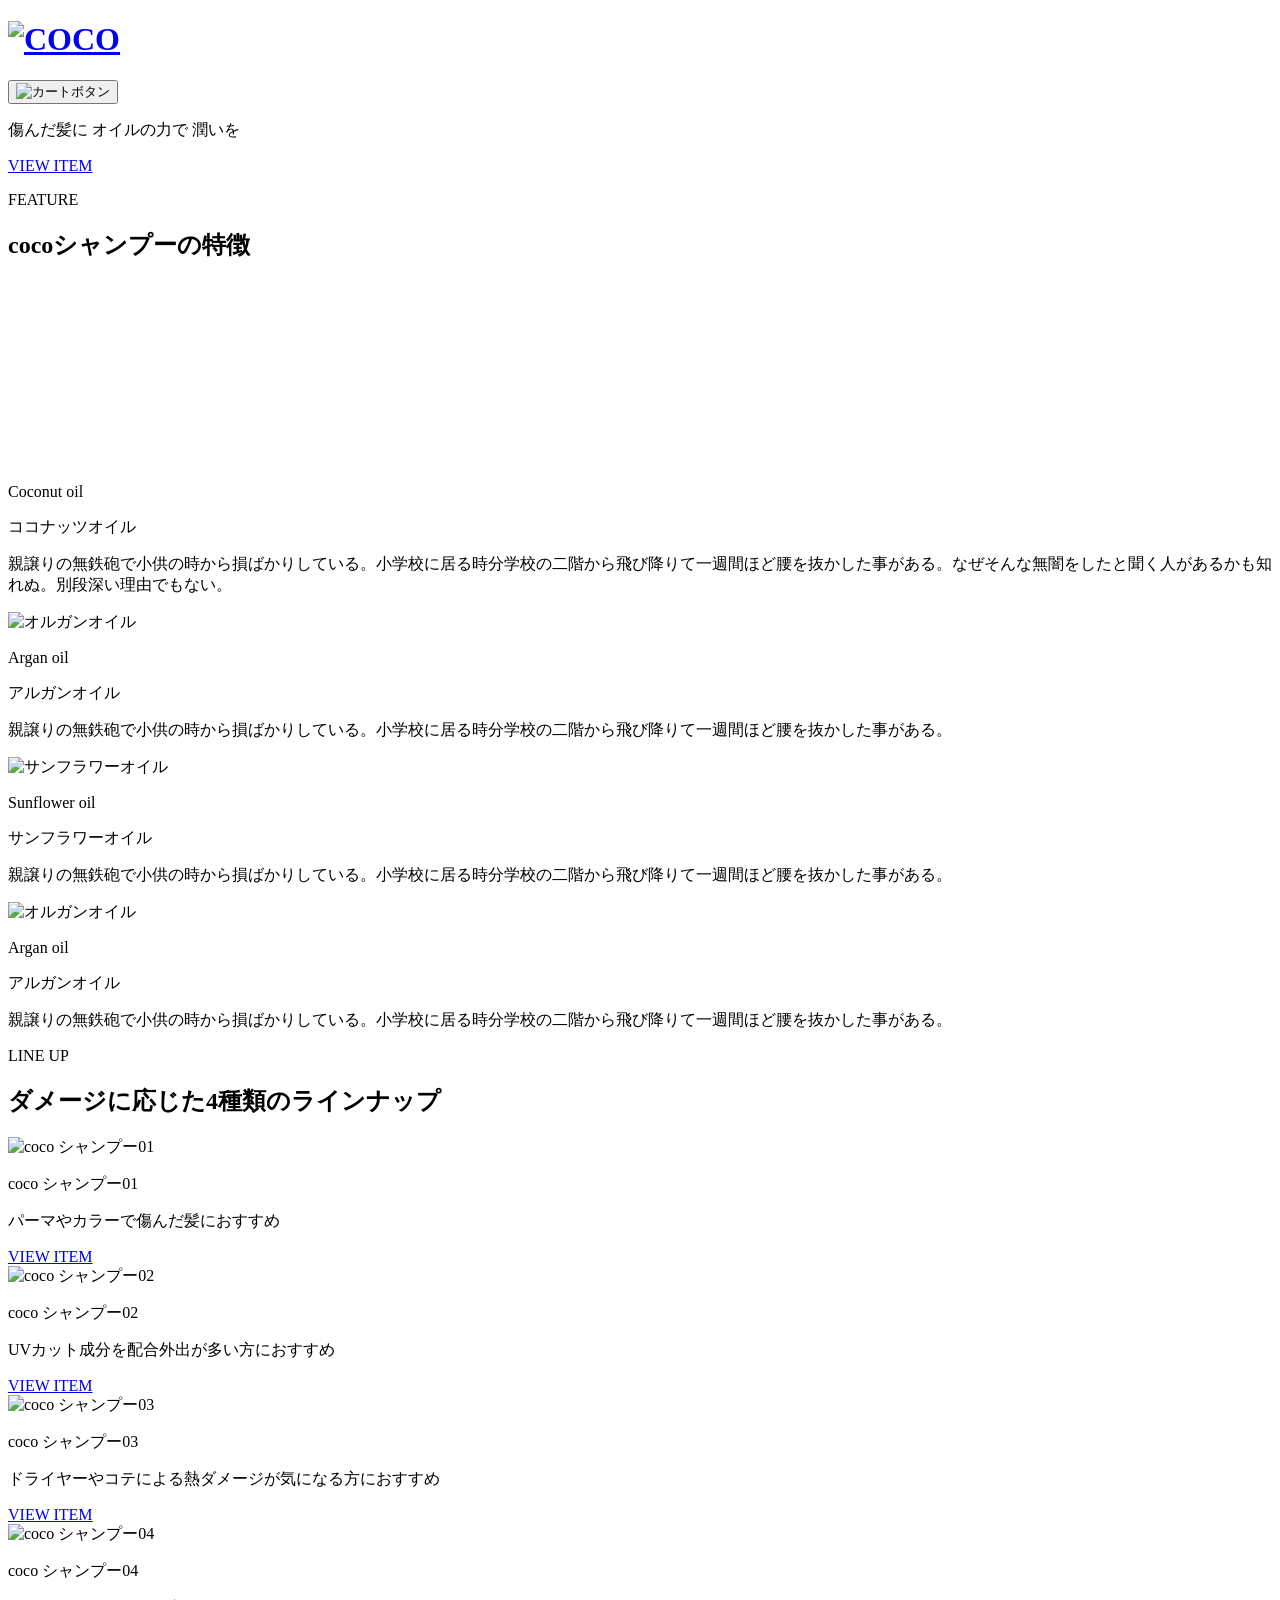
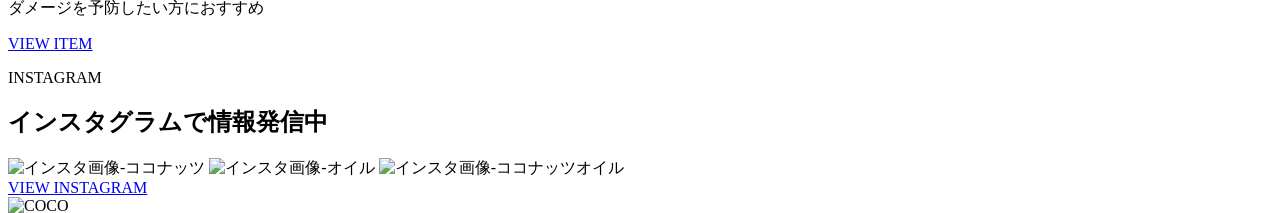
==== index.html @ 72b1cc1c "Add files via upload" ====
<!DOCTYPE html>
<html lang="ja">

<head>
	<meta charset="utf-8" />
	<meta name="viewport" content="width=device-width,initial-scale=1" />
	<title>COCO - 傷んだ髪にオイルの力で潤いを -</title>
	<meta name="description" content="COCOはココナッツオイルなどのオーガニックオイルを使った髪に優しいオーガニックシャンプーです。" />
	<meta name="format-detection" content="telephone=no" />

	<!-- favicon/webclipicon -->
	<link rel="icon" href="favicon.ico" />
	<link rel="apple-touch-icon" href="webclip.png" />

	<!-- ogp -->
	<meta property="og:site_name" content="COCO" />
	<meta property="og:url" content="URL(絶対パス)" />
	<meta property="og:type" content="website" />
	<meta property="og:title" content="COCO - 傷んだ髪にオイルの力で潤いを -" />
	<meta property="og:description" content="COCOはココナッツオイルなどのオーガニックオイルを使った髪に優しいオーガニックシャンプーです。" />
	<meta property="og:image" content="URL(絶対パス)" />
	<meta property="og:locale" content="ja_JP" />
	<meta name="twitter:card" content="summary_large_image" />
	<meta name="twitter:description" content="COCOはココナッツオイルなどのオーガニックオイルを使った髪に優しいオーガニックシャンプーです。" />
	<meta name="twitter:image:src" content="URL(絶対パス)" />

	<!-- google fonts -->
	<link rel="preconnect" href="https://fonts.googleapis.com" />
	<link rel="preconnect" href="https://fonts.gstatic.com" crossorigin />
	<link
		href="https://fonts.googleapis.com/css2?family=Lato:wght@400;700&family=Noto+Serif+JP:wght@400;500&display=swap"
		rel="stylesheet" />

	<!-- css -->
	<link rel="stylesheet" href="css/style.css" />

	<!-- js -->
	<script src="js/main.js" defer></script>
</head>

<body>
	<header class="header">
		<div class="header-wrapper">
			<h1 class="header-logo">
				<a href="index.html">
					<img src="./img/logo.png" width="85" height="21" alt="COCO">
				</a>
			</h1>
			<button class="header-cart">
				<img src="./img/ico-cart.png" height="26" width="26" alt="カートボタン">
			</button>
		</div>
	</header>

	<main>
		<div class="top-keyvisual">
			<div class="top-keyvisual-wrapper">
				<div class="l-container">
					<p class="top-keyvisual-catchphrase">
						傷んだ髪に<span class="u-linebreak"></span>
						オイルの力で<span class="u-linebreak"></span>
						潤いを
					</p>
					<a href="product.html" class="top-button c-button">
						<span class="c-button-title--en">VIEW ITEM</span>
					</a>
				</div>
			</div>
		</div>

		<section class="top-feature l-container l-section">
			<div class="c-section-title-wrapper">
				<p class="c-section-title--en">FEATURE</p>
				<h2 class="c-section-title--ja">cocoシャンプーの特徴</h2>
			</div>
			<div class="top-feature-main-item l-section-body">
				<picture class="top-feature-main-item-img">
					<source media="(min-width: 768px)" srcset="./img/pic-top-feature-coconut-pc.png" type="image/png">
					<img src="./img/pic-top-feature-coconut.png" width="324" height="182" alt="ココナッツオイル">
				</picture>
				<div class="top-feature-item-text-wrapper">
					<p class="top-feature-title-en">Coconut oil</p>
					<p class="top-feature-title-ja">ココナッツオイル</p>
					<p class="top-feature-item-description">
						親譲りの無鉄砲で小供の時から損ばかりしている。小学校に居る時分学校の二階から飛び降りて一週間ほど腰を抜かした事がある。なぜそんな無闇をしたと聞く人があるかも知れぬ。別段深い理由でもない。
					</p>
				</div>
			</div>
			<div class="top-feature-other-item-wrapper">
				<div class="top-feature-other-item">
					<img src="./img/pic-top-feature-argan.png" width="324" height="182" alt="オルガンオイル">
					<div class="top-feature-item-text-wrapper">
						<p class="top-feature-title-en">Argan oil</p>
						<p class="top-feature-title-ja">アルガンオイル</p>
						<p class="top-feature-item-description">
							親譲りの無鉄砲で小供の時から損ばかりしている。小学校に居る時分学校の二階から飛び降りて一週間ほど腰を抜かした事がある。
						</p>
					</div>
				</div>
				<div class="top-feature-other-item">
					<img src="./img/pic-top-feature-sunflower.png" width="324" height="182" alt="サンフラワーオイル">
					<div class="top-feature-item-text-wrapper">
						<p class="top-feature-title-en">Sunflower oil</p>
						<p class="top-feature-title-ja">サンフラワーオイル</p>
						<p class="top-feature-item-description">
							親譲りの無鉄砲で小供の時から損ばかりしている。小学校に居る時分学校の二階から飛び降りて一週間ほど腰を抜かした事がある。
						</p>
					</div>
				</div>
				<div class="top-feature-other-item">
					<img src="./img/pic-top-feature-camellia.png" width="324" height="182" alt="オルガンオイル">
					<div class="top-feature-item-text-wrapper">
						<p class="top-feature-title-en">Argan oil</p>
						<p class="top-feature-title-ja">アルガンオイル</p>
						<p class="top-feature-item-description">
							親譲りの無鉄砲で小供の時から損ばかりしている。小学校に居る時分学校の二階から飛び降りて一週間ほど腰を抜かした事がある。
						</p>
					</div>
				</div>
			</div>
		</section>

		<div class="top-section-top-background-image">
			<!-- background-imageで背景設定 -->
		</div>

		<section class="lineup l-container-s l-section">
			<div class="c-section-title-wrapper">
				<p class="c-section-title--en">LINE UP</p>
				<h2 class="c-section-title--ja">ダメージに応じた4種類のラインナップ</h2>
			</div>

			<div class="c-items c-items--col2 l-section-body">
				<div class="c-item-box">
					<img src="./img/pic-product.png" class="lineup-img" width="324" height="370" alt="coco シャンプー01">
					<div class="c-item-text-wrapper">
						<p class="c-item-title">coco シャンプー01</p>
						<p class="c-item-description">パーマやカラーで<span class="u-linebreak"></span>傷んだ髪におすすめ</p>
					</div>
					<a href="#" class="c-button">
						<span class="c-button-title--en">VIEW ITEM</span>
					</a>
				</div>
				<div class="c-item-box">
					<img src="./img/pic-product02.png" class="lineup-img" width="324" height="370" alt="coco シャンプー02">
					<div class="c-item-text-wrapper">
						<p class="c-item-title">coco シャンプー02</p>
						<p class="c-item-description">UVカット成分を配合<span class="u-linebreak"></span>外出が多い方におすすめ</p>
					</div>
					<a href="#" class="c-button">
						<span class="c-button-title--en">VIEW ITEM</span>
					</a>
				</div>
				<div class="c-item-box">
					<img src="./img/pic-product03.png" class="lineup-img" width="324" height="370" alt="coco シャンプー03">
					<div class="c-item-text-wrapper">
						<p class="c-item-title">coco シャンプー03</p>
						<p class="c-item-description">ドライヤーやコテによる熱ダメージが<span class="u-linebreak"></span>気になる方におすすめ</p>
					</div>
					<a href="#" class="c-button">
						<span class="c-button-title--en">VIEW ITEM</span>
					</a>
				</div>
				<div class="c-item-box">
					<img src="./img/pic-product04.png" class="lineup-img" width="324" height="370" alt="coco シャンプー04">
					<div class="c-item-text-wrapper">
						<p class="c-item-title">coco シャンプー04</p>
						<p class="c-item-description">ダメージを予防したい方におすすめ</p>
					</div>
					<a href="#" class="c-button  c-button--mta">
						<span class="c-button-title--en">VIEW ITEM</span>
					</a>
				</div>
			</div>
		</section>

		<div class="top-section-bottom-background-image">
			<!-- background-imageで背景設定 -->
		</div>

		<section class="top-instagram l-container l-section">
			<div class="c-section-title-wrapper">
				<p class="c-section-title--en">INSTAGRAM</p>
				<h2 class="c-section-title--ja">インスタグラムで情報発信中</h2>
			</div>
			<div class="top-instagram-post-item-wrapper">
				<div class="top-instagram-post-item l-section-body">
					<img src="./img/pic-top-instagram-post.png" width="344" height="344" alt="インスタ画像-ココナッツ">
					<img src="./img/pic-top-instagram-post02.png" width="344" height="344" alt="インスタ画像-オイル">
					<img src="./img/pic-top-instagram-post03.png" width="344" height="344" alt="インスタ画像-ココナッツオイル">
				</div>
				<a href="https://www.instagram.com/?hl=ja" class="c-button l-section-body" target="_blank">
					<span class="c-button-title--en">VIEW INSTAGRAM</span>
				</a>
			</div>
		</section>
	</main>

	<footer class="footer">
		<div class="footer-wrapper l-container">
			<div class="footer-logo">
				<img src="./img/footer-logo.png" width="80" height="20" alt="COCO">
			</div>
			<ul class="footer-nav-list">
				<li class="footer-nav-list-item"><a href="#">運営会社</a></li>
				<li class="footer-nav-list-item"><a href="#">利用規約</a></li>
				<li class="footer-nav-list-item"><a href="#">プライバシーポリシー</a></li>
				<li class="footer-nav-list-item"><a href="#">特定法表記</a></li>
				<li class="footer-nav-list-item"><a href="#">お問い合わせ</a></li>
			</ul>
			<small class="copyright">&copy; 2021 coco, inc.</small>
		</div>
	</footer>
</body>

</html>
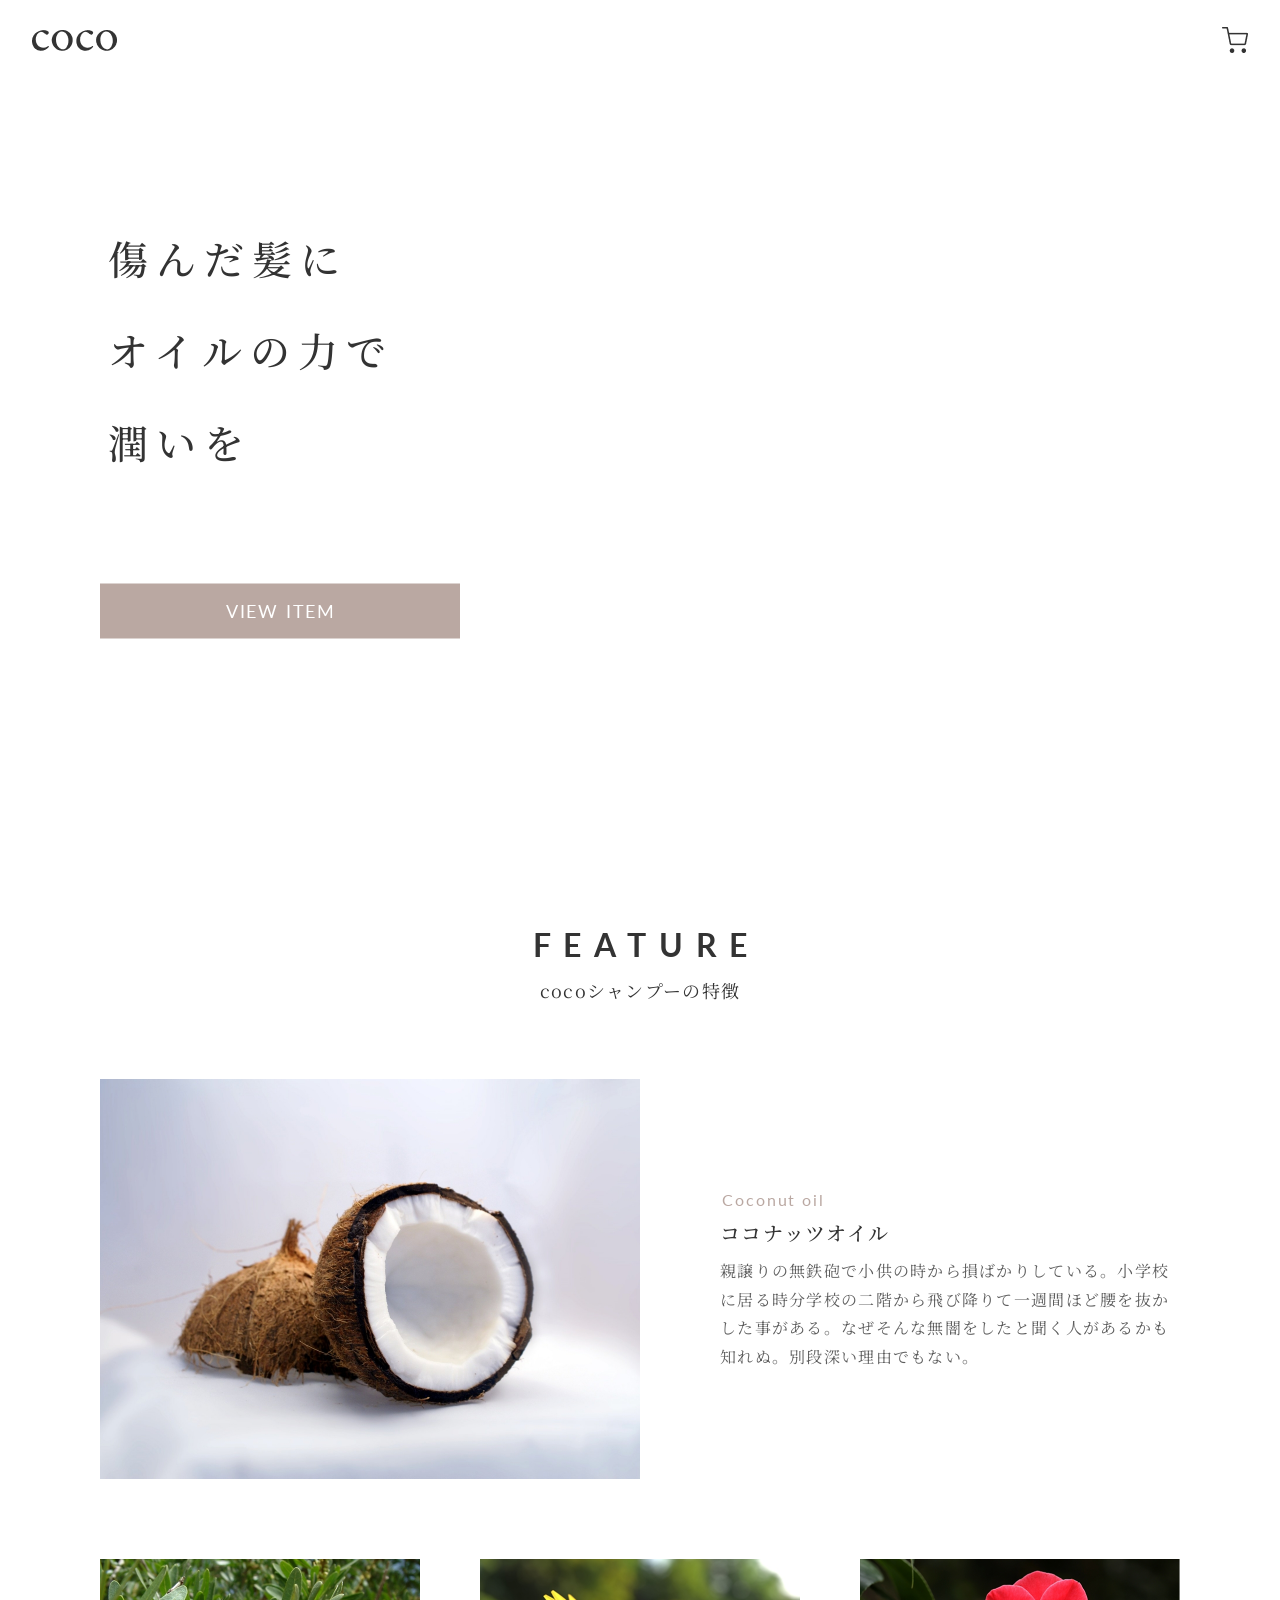
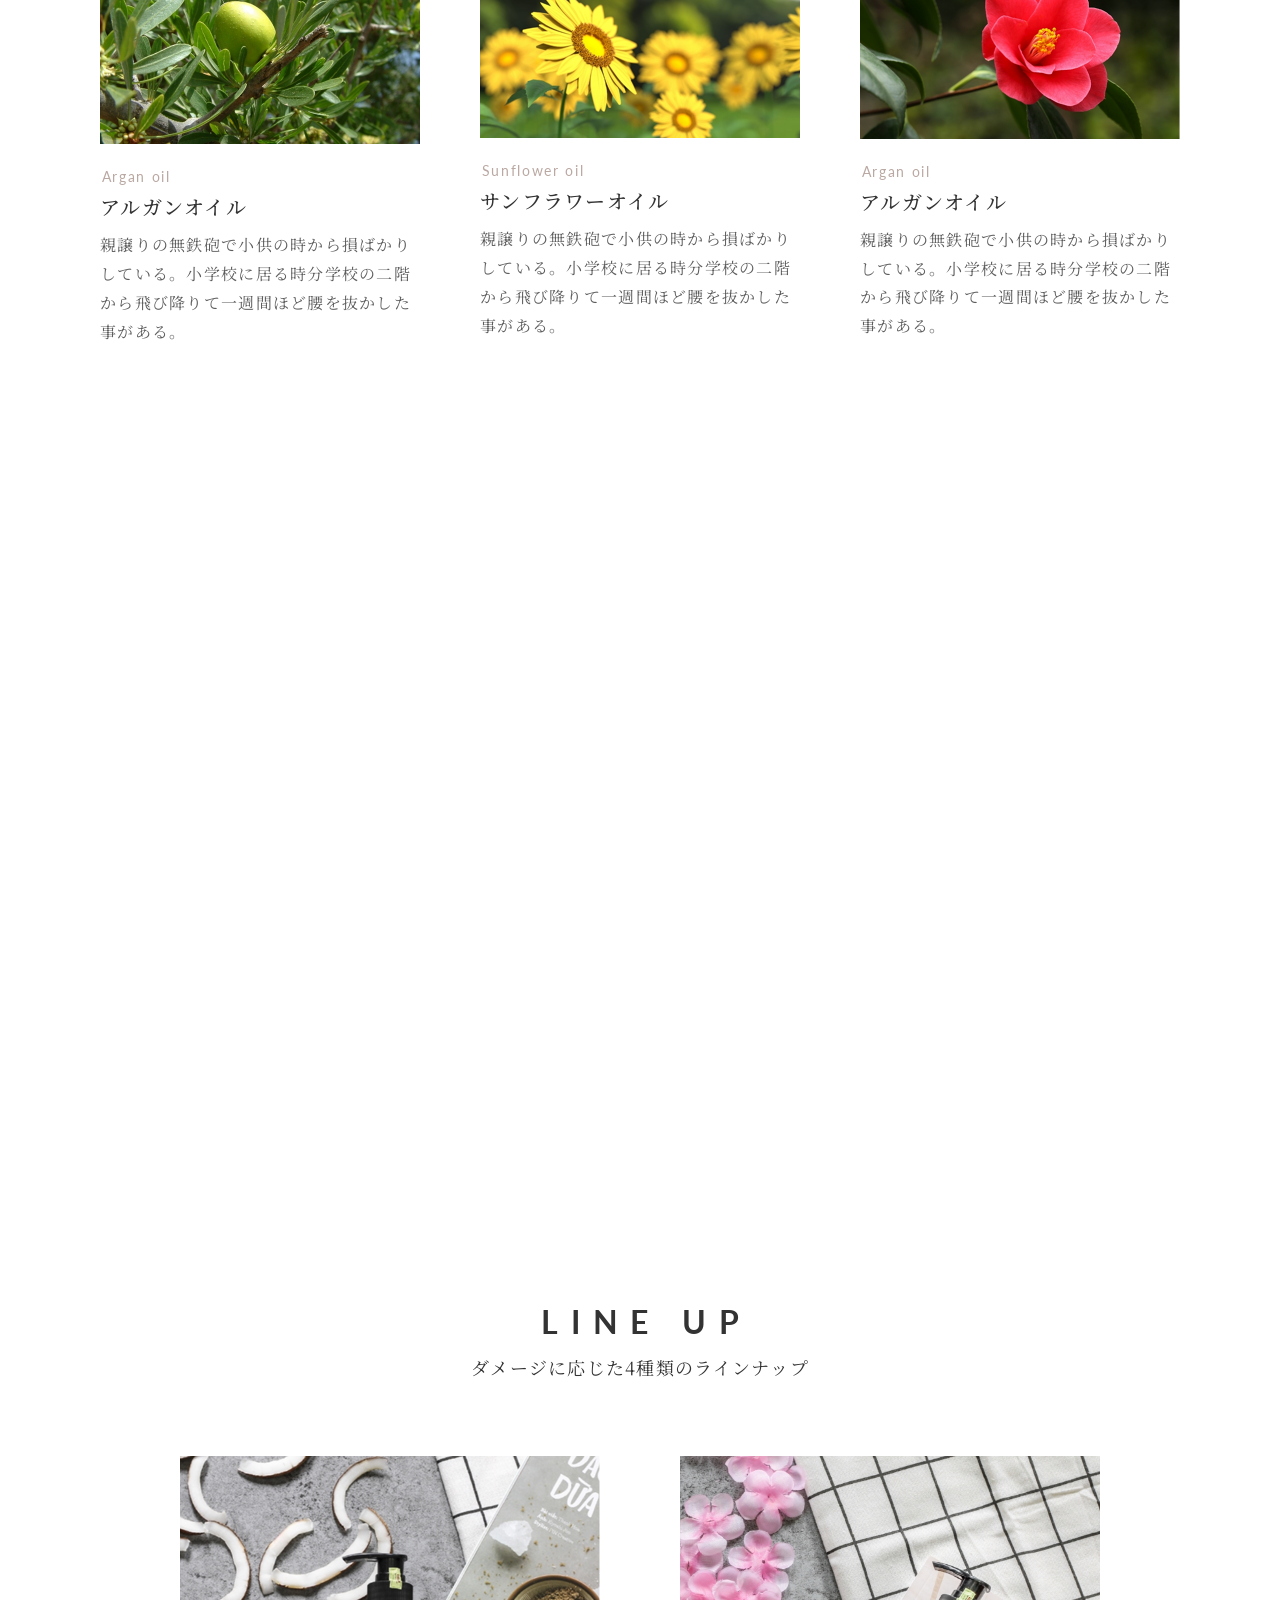
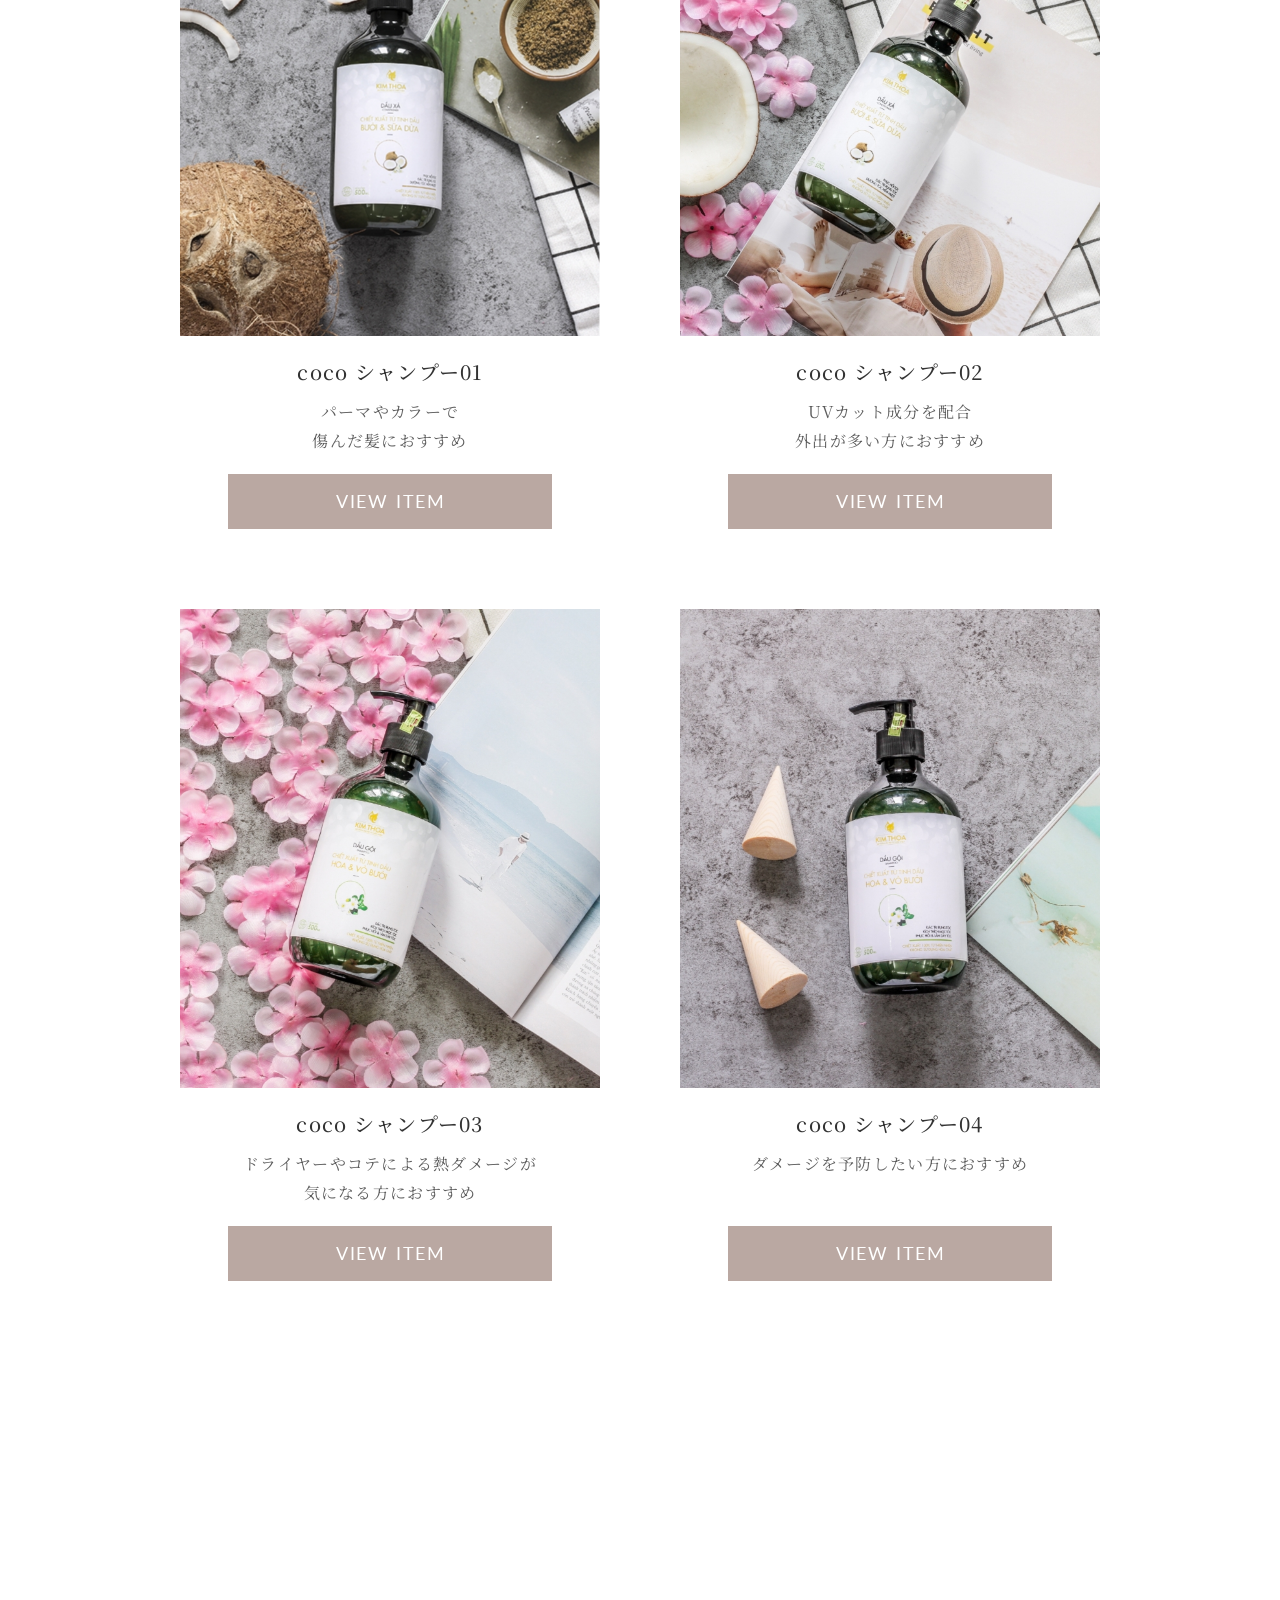
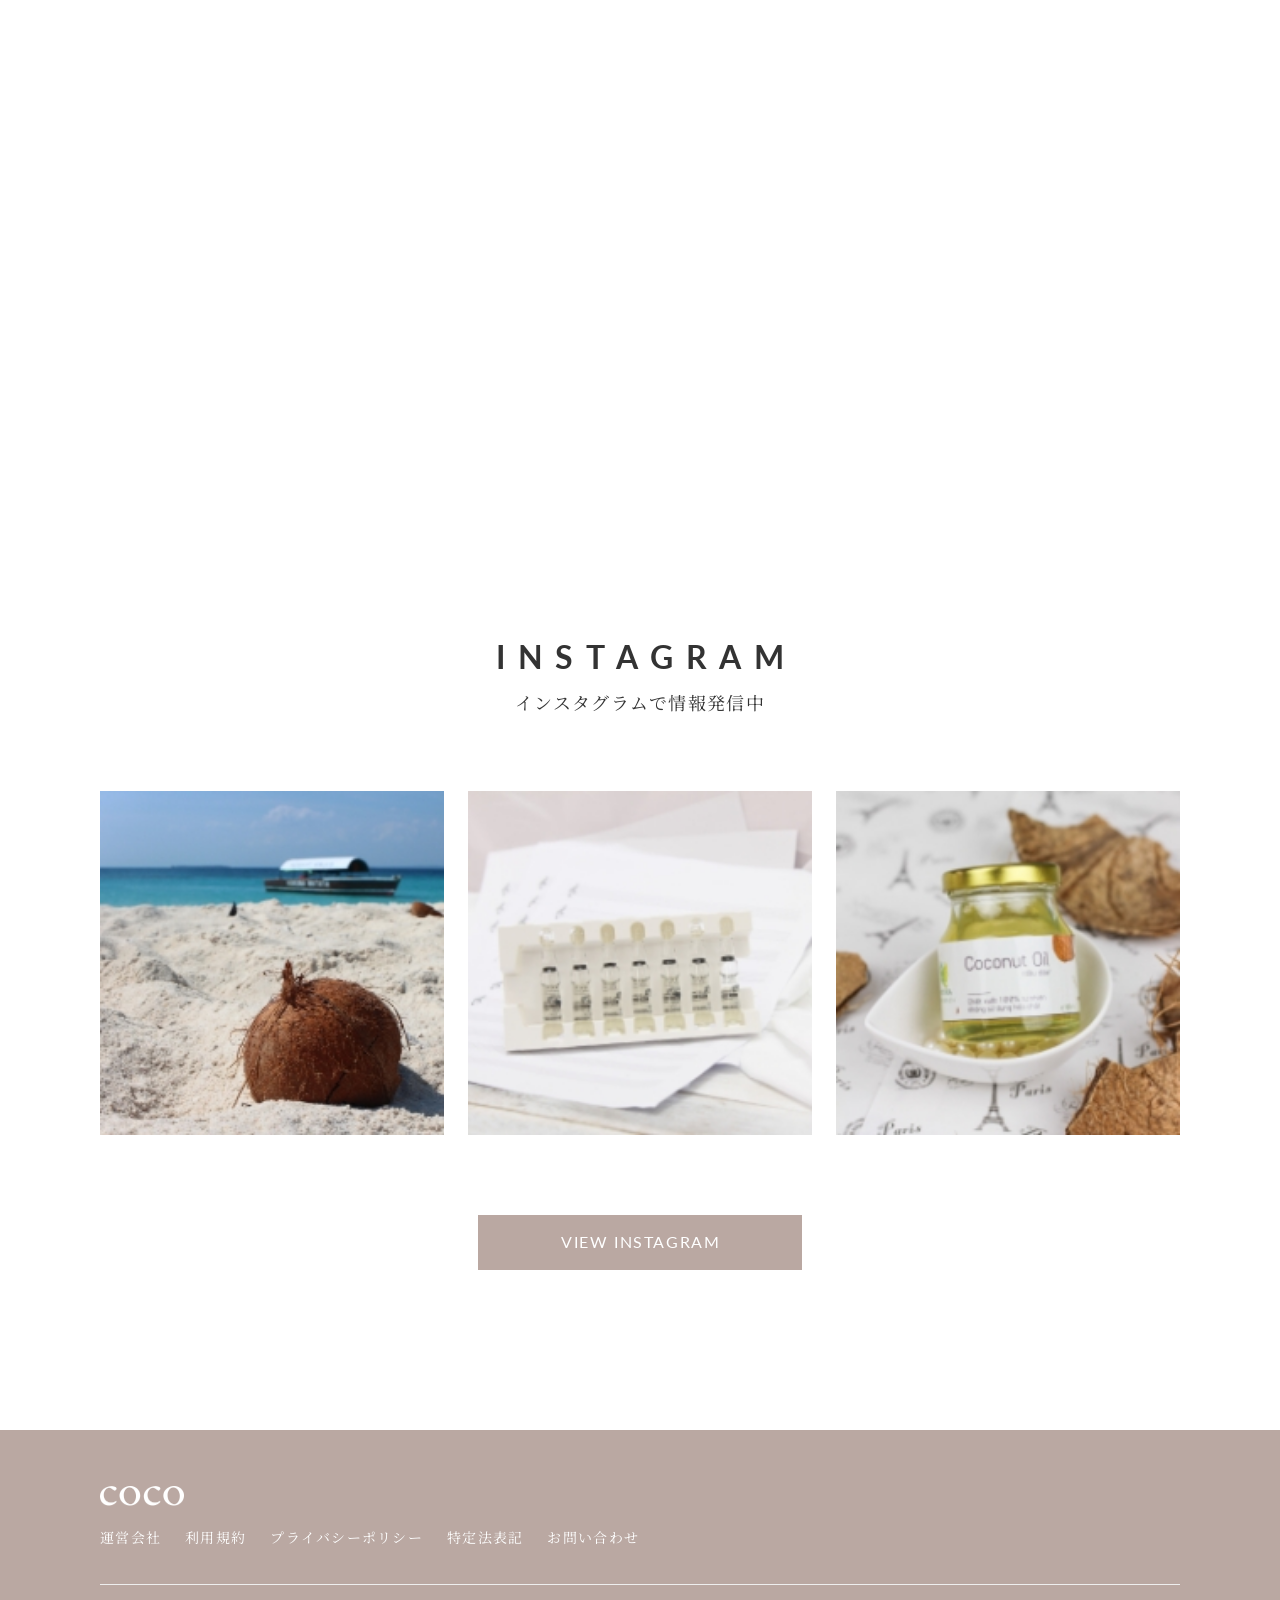
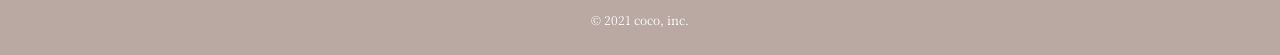
==== commit 11db294e: "Update index.html" ====
--- a/index.html
+++ b/index.html
@@ -199,7 +199,9 @@
 	<footer class="footer">
 		<div class="footer-wrapper l-container">
 			<div class="footer-logo">
-				<img src="./img/footer-logo.png" width="80" height="20" alt="COCO">
+				<a href="index.html">
+					<img src="./img/footer-logo.png" width="80" height="20" alt="COCO">
+				</a>
 			</div>
 			<ul class="footer-nav-list">
 				<li class="footer-nav-list-item"><a href="#">運営会社</a></li>
@@ -213,4 +215,4 @@
 	</footer>
 </body>
 
-</html>+</html>
--- a/css/style.css
+++ b/css/style.css
@@ -0,0 +1,919 @@
+@charset "UTF-8";
+
+/* ▼ グローバル ▼ */
+/*!
+global > color
+------------------------------
+*/
+:root {
+  --color-bg-primary: #baa8a2;
+  --color-bg-primary-light: rgba(186, 168, 162, 0.15);
+  --color-border: #eeeeee;
+  --color-font-primary: #baa8a2;
+  --color-font-black: #333333;
+  --color-font-white: #ffffff;
+  --color-font-base: #5d5d5d;
+}
+
+/*!
+global > content-width
+------------------------------
+*/
+:root {
+  --width-content-s: 920px;
+  --width-content: 1080px;
+}
+
+/*!
+global > font
+------------------------------
+*/
+:root {
+  --font-family-base: "Noto Serif JP", serif;
+  --font-family-english: "Lato", sans-serif;
+}
+
+/* ▼ ファンデーション ▼ */
+/*!
+foundation > reset
+------------------------------
+*/
+html {
+  color: #000;
+  background: #fff;
+}
+
+body,
+div,
+dl,
+dt,
+dd,
+ul,
+ol,
+li,
+h1,
+h2,
+h3,
+h4,
+h5,
+h6,
+pre,
+code,
+form,
+fieldset,
+legend,
+input,
+textarea,
+p,
+blockquote,
+th,
+td {
+  margin: 0;
+  padding: 0;
+}
+
+table {
+  border-collapse: collapse;
+  border-spacing: 0;
+  width: 100%;
+}
+
+fieldset,
+img {
+  border: 0;
+}
+
+address,
+caption,
+cite,
+code,
+dfn,
+em,
+strong,
+th,
+var {
+  font-style: normal;
+  font-weight: normal;
+}
+
+ol,
+ul {
+  list-style: none;
+}
+
+caption,
+th {
+  text-align: left;
+}
+
+h1,
+h2,
+h3,
+h4,
+h5,
+h6 {
+  font-size: 100%;
+  font-weight: normal;
+}
+
+q:before,
+q:after {
+  content: "";
+}
+
+abbr,
+acronym {
+  border: 0;
+  font-variant: normal;
+}
+
+sup {
+  display: block;
+}
+
+sub {
+  vertical-align: text-bottom;
+}
+
+input,
+textarea,
+select,
+button {
+  color: inherit;
+  font-family: inherit;
+  font-size: inherit;
+  font-weight: inherit;
+  line-height: inherit;
+  font-size: 100%;
+  border-radius: 0;
+  border: none;
+  appearance: none;
+  -webkit-appearance: none;
+  background-color: inherit;
+}
+
+input,
+textarea,
+select {
+  font-size: 16px;
+}
+
+textarea {
+  resize: vertical;
+  display: block;
+}
+
+button {
+  padding: 0;
+  cursor: pointer;
+}
+
+legend {
+  color: #000;
+}
+
+main {
+  display: block;
+}
+
+a {
+  text-decoration: none;
+  color: inherit;
+}
+
+img {
+  width: 100%;
+  height: auto;
+  vertical-align: bottom;
+}
+
+svg {
+  display: block;
+}
+
+* {
+  -webkit-font-smoothing: antialiased;
+  -moz-osx-font-smoothing: grayscale;
+  box-sizing: border-box;
+}
+
+*::before,
+*::after {
+  box-sizing: border-box;
+}
+
+/*!
+foundation > base
+------------------------------
+*/
+body {
+  line-height: 1.8;
+  font-size: 14px;
+  color: var(--color-font-base);
+  font-family: var(--font-family-base);
+  letter-spacing: 0.08em;
+}
+@media screen and (min-width: 768px) {
+  body {
+    font-size: 16px;
+  }
+}
+
+/* ▼ ユーティリティー ▼ */
+/*!
+utility > utility
+------------------------------
+*/
+.u-visually-hidden {
+  position: absolute !important;
+  white-space: nowrap !important;
+  width: 1px !important;
+  height: 1px !important;
+  overflow: hidden !important;
+  border: 0 !important;
+  padding: 0 !important;
+  clip: rect(0 0 0 0) !important;
+  clip-path: inset(50%) !important;
+  margin: -1px !important;
+}
+
+.u-linebreak {
+  display: block;
+}
+
+.u-linebreak--sp {
+  display: block;
+}
+@media screen and (min-width: 768px) {
+  .u-linebreak--sp {
+    display: none;
+  }
+}
+
+.u-linebreak--pc {
+  display: none;
+}
+@media screen and (min-width: 768px) {
+  .u-linebreak--pc {
+    display: block;
+  }
+}
+
+/* ▼ コンポーネント ▼ */
+/*!
+component > button
+------------------------------
+*/
+.c-button {
+  background-color: var(--color-bg-primary);
+  width: 260px;
+  height: 55px;
+  display: grid;
+  place-items: center;
+}
+@media screen and (min-width: 768px) {
+  .c-button {
+    width: 324px;
+  }
+}
+
+.c-button--mta {
+  margin-top: auto;
+}
+
+.c-button-title--ja,
+.c-button-title--en {
+  letter-spacing: 0.1em;
+  font-size: 16px;
+  color: var(--color-font-white);
+  padding-left: 0.1em;
+}
+@media screen and (min-width: 768px) {
+  .c-button-title--ja,
+  .c-button-title--en {
+    font-size: 18px;
+  }
+}
+
+.c-button-title--en {
+  font-family: var(--font-family-english);
+}
+
+/*!
+component > title
+------------------------------
+*/
+.c-section-title-wrapper {
+  display: grid;
+  gap: 16px;
+}
+@media screen and (min-width: 768px) {
+  .c-section-title-wrapper {
+    gap: 20px;
+  }
+}
+
+.c-section-title--en,
+.c-section-title--ja {
+  color: var(--color-font-black);
+  line-height: 1;
+  text-align: center;
+}
+
+.c-section-title--en {
+  font-family: var(--font-family-english);
+  font-size: 20px;
+  font-weight: bold;
+  letter-spacing: 0.4em;
+  padding-left: 0.4em;
+}
+@media screen and (min-width: 768px) {
+  .c-section-title--en {
+    font-size: 32px;
+  }
+}
+
+@media screen and (min-width: 768px) {
+  .c-section-title--ja {
+    font-size: 18px;
+  }
+}
+
+/*!
+component > item(商品単体)
+------------------------------
+*/
+.c-item-box {
+  display: flex;
+  flex-direction: column;
+  align-items: center;
+  gap: 18px;
+}
+
+.c-item-title,
+.c-item-description {
+  text-align: center;
+}
+
+.c-item-title {
+  color: var(--color-font-black);
+  font-size: 18px;
+  font-weight: 500;
+  margin-bottom: 8px;
+}
+@media screen and (min-width: 768px) {
+  .c-item-title {
+    font-size: 20px;
+  }
+}
+
+/*!
+component > items(商品複数)
+------------------------------
+*/
+.c-items {
+  display: grid;
+  gap: 48px 24px;
+  grid-template-columns: repeat(1, 1fr);
+}
+@media screen and (min-width: 600px) {
+  .c-items--col2,
+  .c-items--col3 {
+    grid-template-columns: repeat(2, 1fr);
+  }
+}
+@media screen and (min-width: 768px) {
+  .c-items--col2,
+  .c-items--col3 {
+    gap: 48px 40px;
+  }
+}
+@media screen and (min-width: 1080px) {
+  .c-items--col2,
+  .c-items--col3 {
+    gap: 80px;
+  }
+}
+@media screen and (min-width: 1080px) {
+  .c-items--col3 {
+    grid-template-columns: repeat(3, 1fr);
+  }
+}
+
+/* ▼ レイアウト ▼ */
+/*!
+layout > header
+------------------------------
+*/
+.header-wrapper {
+  display: flex;
+  justify-content: space-between;
+  align-items: center;
+  padding: 0 20px;
+  height: 60px;
+}
+@media screen and (min-width: 768px) {
+  .header-wrapper {
+    padding: 0 32px;
+    height: 80px;
+  }
+}
+
+.header-logo img {
+  width: 70px;
+  display: flex;
+}
+@media screen and (min-width: 768px) {
+  .header-logo img {
+    width: 85px;
+  }
+}
+
+.header-cart img {
+  width: 26px;
+  height: 26px;
+  display: flex;
+}
+
+/*!
+layout > footer
+------------------------------
+*/
+.footer {
+  color: var(--color-font-white);
+  background-color: var(--color-bg-primary);
+  padding: 40px 0 20px;
+}
+@media screen and (min-width: 768px) {
+  .footer {
+    padding: 56px 0 24px;
+  }
+}
+
+.footer-logo {
+  width: 84px;
+  margin: 0 auto;
+}
+@media screen and (min-width: 768px) {
+  .footer-logo {
+    margin: 0;
+  }
+}
+
+.footer-logo img {
+  display: block;
+}
+
+.footer-nav-list {
+  display: flex;
+  flex-wrap: wrap;
+  justify-content: center;
+  gap: 12px 16px;
+  margin-top: 24px;
+}
+@media screen and (min-width: 768px) {
+  .footer-nav-list {
+    justify-content: left;
+    gap: 24px;
+  }
+}
+
+.footer-nav-list-item {
+  font-size: 12px;
+  line-height: 1;
+}
+@media screen and (min-width: 768px) {
+  .footer-nav-list-item {
+    font-size: 14px;
+  }
+}
+
+.copyright {
+  display: block;
+  font-size: 12px;
+  text-align: center;
+  padding-top: 20px;
+  margin-top: 24px;
+  border-top: solid 1px var(--color-border);
+  letter-spacing: 0;
+}
+@media screen and (min-width: 768px) {
+  .copyright {
+    padding-top: 24px;
+    margin-top: 40px;
+  }
+}
+
+/*!
+layout > container
+------------------------------
+*/
+.l-container,
+.l-container-s {
+  width: 90%;
+  margin: 0 auto;
+}
+
+.l-container-s {
+  max-width: var(--width-content-s);
+}
+
+.l-container {
+  max-width: var(--width-content);
+}
+
+/*!
+layout > section
+------------------------------
+*/
+.l-section {
+  padding: 96px 0;
+}
+@media screen and (min-width: 768px) {
+  .l-section {
+    padding: 160px 0;
+  }
+}
+
+/*!
+layout > section-body
+------------------------------
+*/
+.l-section-body {
+  margin-top: 48px;
+}
+@media screen and (min-width: 768px) {
+  .l-section-body {
+    margin-top: 80px;
+  }
+}
+
+/* ▼ トップページ ▼ */
+/*!
+page > top
+------------------------------
+*/
+@media screen and (min-width: 768px) {
+  .top-keyvisual {
+    position: relative;
+    height: 689px;
+  }
+}
+
+.top-keyvisual::before {
+  content: "";
+  display: block;
+  background-image: url(../img/bg-top-kv-sp.png);
+  aspect-ratio: 360 / 200;
+  background-repeat: no-repeat;
+  background-size: cover;
+  background-position: center;
+  width: 100%;
+}
+@media screen and (min-width: 768px) {
+  .top-keyvisual::before {
+    background-image: url(../img/bg-top-kv-pc.png);
+    width: calc(95% - 320px);
+    height: 100%;
+    margin-left: auto;
+  }
+}
+@media screen and (min-width: 1080px) {
+  .top-keyvisual::before {
+    width: calc(100% - ((100% - 1080px) / 2 + 320px));
+  }
+}
+
+.top-keyvisual-wrapper {
+  margin-top: 24px;
+}
+@media screen and (min-width: 768px) {
+  .top-keyvisual-wrapper {
+    width: 100%;
+    position: absolute;
+    top: 50%;
+    left: 0;
+    transform: translateY(-50%);
+    margin-top: 0;
+  }
+}
+
+.top-keyvisual-catchphrase {
+  color: var(--color-font-black);
+  font-size: 24px;
+  font-weight: 500;
+  line-height: 2.3;
+  letter-spacing: 0.2em;
+  padding-left: 0.2em;
+  margin-bottom: 24px;
+}
+@media screen and (min-width: 768px) {
+  .top-keyvisual-catchphrase {
+    font-size: 40px;
+    margin-bottom: 96px;
+  }
+}
+
+@media screen and (min-width: 768px) {
+  .top-button {
+    width: 360px;
+  }
+}
+
+/*!
+page > top > feature
+------------------------------
+*/
+.top-feature-main-item {
+  display: grid;
+  gap: 20px;
+}
+@media screen and (min-width: 768px) {
+  .top-feature-main-item {
+    grid-template-columns: 1fr 1fr;
+    gap: 80px;
+    place-items: center;
+  }
+}
+
+@media screen and (min-width: 1130px) {
+  .top-feature-main-item-img {
+    width: 540px;
+    height: 400px;
+  }
+}
+
+.top-feature-other-item-wrapper {
+  display: flex;
+  flex-direction: column;
+  gap: 48px;
+  margin-top: 48px;
+}
+@media screen and (min-width: 768px) {
+  .top-feature-other-item-wrapper {
+    flex-direction: initial;
+    gap: 60px;
+    margin-top: 80px;
+  }
+}
+
+.top-feature-title-en {
+  color: var(--color-font-primary);
+  font-family: var(--font-family-english);
+  letter-spacing: 0.12em;
+  padding-left: 0.12em;
+  font-size: 14px;
+}
+
+.top-feature-title-ja {
+  color: var(--color-font-black);
+  font-size: 18px;
+  font-weight: 500;
+  margin-bottom: 6px;
+}
+@media screen and (min-width: 768px) {
+  .top-feature-title-ja {
+    font-size: 20px;
+  }
+}
+
+@media screen and (min-width: 768px) {
+  .top-feature-main-item .top-feature-title-en {
+    font-size: 16px;
+  }
+}
+
+.top-feature-other-item .top-feature-item-text-wrapper {
+  margin-top: 20px;
+}
+
+/*!
+page > top > lineup
+------------------------------
+*/
+.top-section-top-background-image {
+  background-image: url(../img/bg-lineup-sp.png);
+  width: 100%;
+  height: 180px;
+  background-size: cover;
+  background-repeat: no-repeat;
+}
+@media (min-width: 400px) and (max-width: 1199px) {
+  .top-section-top-background-image {
+    background-image: url(../img/bg-lineup.png);
+    background-position: center;
+    height: 360px;
+  }
+}
+@media screen and (min-width: 1200px) {
+  .top-section-top-background-image {
+    background-image: url(../img/bg-lineup.png);
+    height: 640px;
+  }
+}
+
+.top-section-bottom-background-image {
+  background-image: url(../img/bg-instagram-sp.png);
+  width: 100%;
+  height: 180px;
+  background-size: cover;
+  background-repeat: no-repeat;
+}
+@media (min-width: 400px) and (max-width: 1199px) {
+  .top-section-bottom-background-image {
+    background-image: url(../img/bg-instagram.png);
+    background-position: center;
+    height: 360px;
+  }
+}
+@media screen and (min-width: 1200px) {
+  .top-section-bottom-background-image {
+    background-image: url(../img/bg-instagram.png);
+    height: 640px;
+  }
+}
+
+/*!
+page > top > instagram
+------------------------------
+*/
+.top-instagram-post-item {
+  display: grid;
+  grid-template-columns: repeat(3, 1fr);
+  gap: 9px;
+}
+@media screen and (min-width: 768px) {
+  .top-instagram-post-item {
+    gap: 24px;
+  }
+}
+
+.top-instagram-post-item-wrapper .c-button {
+  margin-inline: auto;
+}
+
+@media screen and (min-width: 768px) {
+  .top-instagram-post-item-wrapper .c-button span {
+    font-size: 16px;
+  }
+}
+
+/* ▼ 商品詳細ページ ▼ */
+/*!
+page > product
+------------------------------
+*/
+.product-page-keyvisual {
+  background-image: url(../img/bg-product-kv-sp.png);
+  width: 100%;
+  height: 170px;
+  background-size: cover;
+  background-repeat: no-repeat;
+}
+@media screen and (min-width: 768px) {
+  .product-page-keyvisual {
+    background-image: url(../img/bg-product-kv.png);
+    height: 300px;
+  }
+}
+
+.product-main-wrapper {
+  display: grid;
+  gap: 24px;
+}
+@media (min-width: 650px) {
+  .product-main-wrapper {
+    grid-template-columns: 300px auto;
+    gap: 24px;
+    place-items: center;
+  }
+}
+@media screen and (min-width: 1000px) {
+  .product-main-wrapper {
+    grid-template-columns: 1fr 1fr;
+    gap: 80px;
+    place-items: center;
+  }
+}
+
+.product-main-item-title {
+  font-size: 22px;
+  color: var(--color-font-black);
+  margin-bottom: 16px;
+}
+@media screen and (min-width: 768px) {
+  .product-main-item-title {
+    font-size: 26px;
+    margin-bottom: 24px;
+  }
+}
+
+.product-main-item-description {
+  margin-bottom: 24px;
+}
+
+.product-main-linebreak {
+  height: 2em;
+}
+
+.product-main-button {
+  margin: 0 auto;
+}
+@media screen and (min-width: 768px) {
+  .product-main-button {
+    margin: initial;
+  }
+}
+
+/*!
+page > product > related-products
+------------------------------
+*/
+.related-products {
+  background-color: var(--color-bg-primary-light);
+}
+
+.related-products-title--en {
+  line-height: 1.6;
+}
+@media screen and (min-width: 768px) {
+  .related-products-title--en {
+    line-height: 1;
+  }
+}
+
+.related-products-item-wrapper {
+  max-width: 1078px;
+  margin-inline: auto;
+}
+@media (min-width: 768px) and (max-width: 1199px) {
+  .related-products-item-wrapper {
+    grid-template-columns: repeat(2, 1fr);
+  }
+}
+
+@media screen and (min-width: 768px) {
+  .related-products-item-order {
+    order: -1;
+  }
+}
+
+@media screen and (min-width: 768px) {
+  .related-products-button {
+    max-width: 306px;
+  }
+}
+
+/* ▼ エラー404ページ ▼ */
+/*!
+page > error
+------------------------------
+*/
+.error-page-keyvisual {
+  background-image: url(../img/bg-error-kv-sp.png);
+  width: 100%;
+  height: 170px;
+  background-size: cover;
+  background-repeat: no-repeat;
+}
+@media screen and (min-width: 768px) {
+  .error-page-keyvisual {
+    background-image: url(../img/bg-error-kv.png);
+    height: 300px;
+  }
+}
+
+.error-title-wrapper {
+  gap: 0;
+}
+
+.error-text-wrapper {
+  display: grid;
+  place-items: center;
+  gap: 32px;
+}
+@media screen and (min-width: 768px) {
+  .error-text-wrapper {
+    gap: 40px;
+  }
+}
+
+.error-text-title--en {
+  font-size: 24px;
+  line-height: 1.8;
+}
+@media screen and (min-width: 768px) {
+  .error-text-title--en {
+    font-size: 36px;
+  }
+}
+
+@media screen and (min-width: 768px) {
+  .error-text-title--ja {
+    font-size: 16px;
+  }
+}
+
+.error-text-description {
+  text-align: center;
+}
